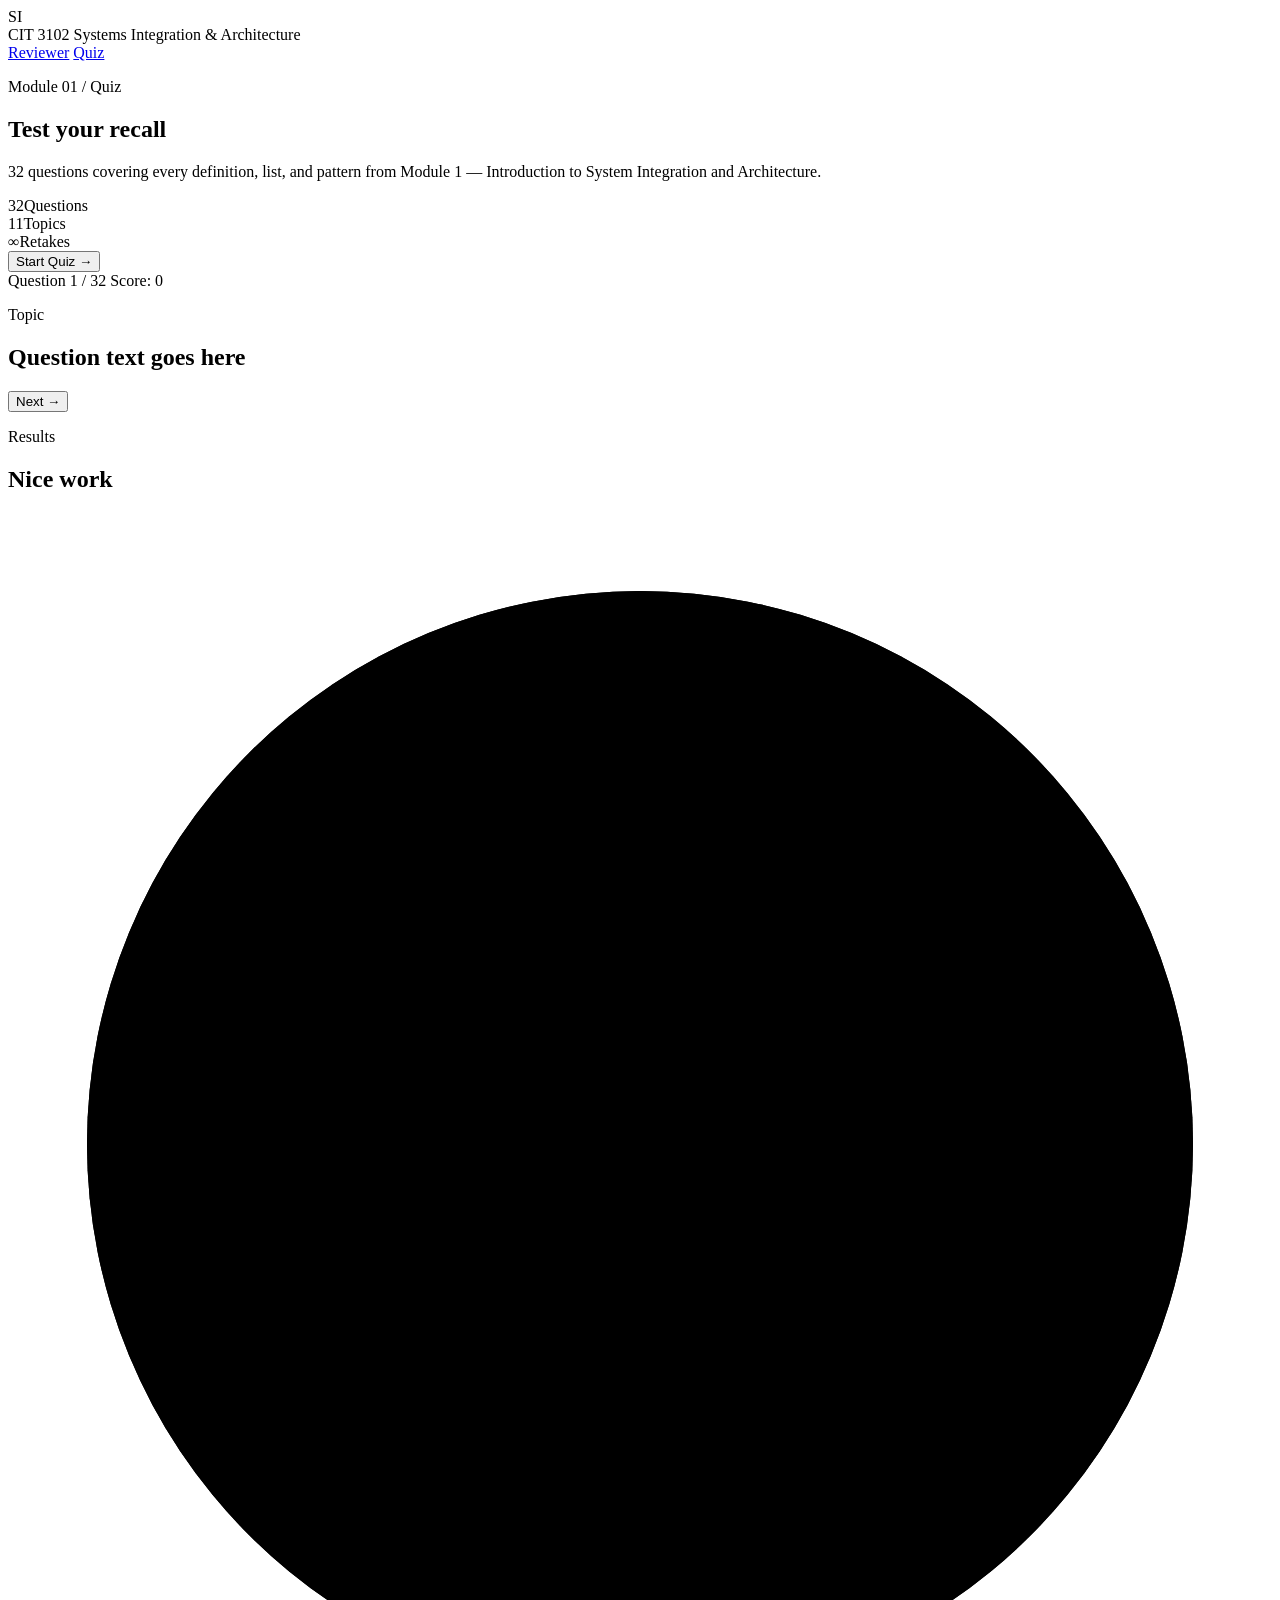
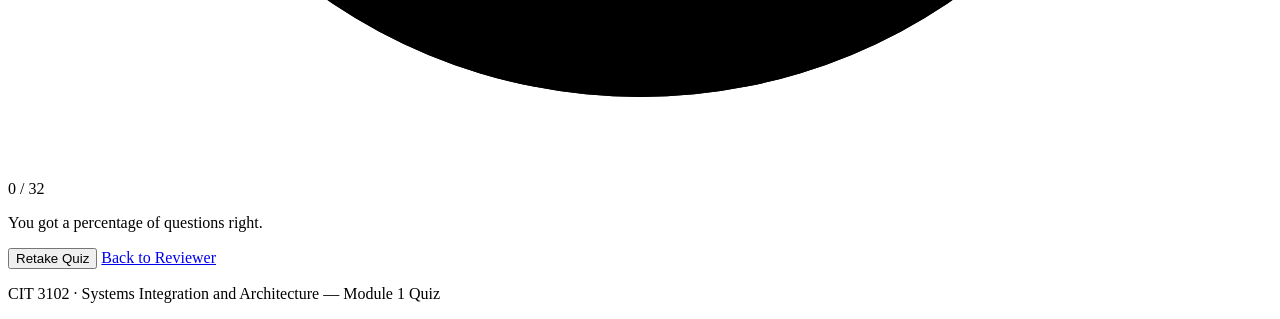
==== quiz.html @ 5362f79e "Add initial quiz HTML structure and content" ====
<!DOCTYPE html>
<html lang="en">
<head>
<meta charset="UTF-8">
<meta name="viewport" content="width=device-width, initial-scale=1.0">
<title>Module 1 Quiz · Systems Integration & Architecture</title>
<link rel="preconnect" href="https://fonts.googleapis.com">
<link href="https://fonts.googleapis.com/css2?family=Space+Grotesk:wght@500;600;700&family=Inter:wght@400;500;600;700&family=IBM+Plex+Mono:wght@500;600&display=swap" rel="stylesheet">
<link rel="stylesheet" href="quiz.css">
</head>
<body>

<div class="wires" aria-hidden="true"></div>

<header class="topbar">
  <div class="topbar-inner">
    <div class="brand">
      <span class="brand-mark">SI</span>
      <div class="brand-text">
        <span class="brand-course">CIT 3102</span>
        <span class="brand-sub">Systems Integration &amp; Architecture</span>
      </div>
    </div>
    <nav class="topnav">
      <a href="index.html">Reviewer</a>
      <a href="quiz.html" class="active">Quiz</a>
    </nav>
  </div>
</header>

<main>

  <!-- INTRO SCREEN -->
  <section class="screen" id="screen-intro">
    <p class="eyebrow">Module 01 / Quiz</p>
    <h1>Test your recall</h1>
    <p class="intro-sub">32 questions covering every definition, list, and pattern from Module 1 — Introduction to System Integration and Architecture.</p>
    <div class="intro-stats">
      <div class="stat"><span class="stat-num">32</span><span class="stat-label">Questions</span></div>
      <div class="stat"><span class="stat-num">11</span><span class="stat-label">Topics</span></div>
      <div class="stat"><span class="stat-num">∞</span><span class="stat-label">Retakes</span></div>
    </div>
    <button class="btn-primary" id="start-btn">Start Quiz →</button>
  </section>

  <!-- QUIZ SCREEN -->
  <section class="screen hidden" id="screen-quiz">
    <div class="quiz-top">
      <div class="progress-track"><div class="progress-fill" id="progress-fill"></div></div>
      <div class="quiz-meta">
        <span id="q-counter">Question 1 / 32</span>
        <span id="q-score">Score: 0</span>
      </div>
    </div>

    <div class="q-card">
      <p class="q-topic" id="q-topic">Topic</p>
      <h2 class="q-text" id="q-text">Question text goes here</h2>
      <div class="options" id="options"></div>
    </div>

    <div class="feedback hidden" id="feedback">
      <p id="feedback-text"></p>
      <button class="btn-primary small" id="next-btn">Next →</button>
    </div>
  </section>

  <!-- RESULTS SCREEN -->
  <section class="screen hidden" id="screen-results">
    <p class="eyebrow">Results</p>
    <h1 id="result-headline">Nice work</h1>
    <div class="score-ring-wrap">
      <svg class="score-ring" viewBox="0 0 160 160">
        <circle class="ring-bg" cx="80" cy="80" r="70"></circle>
        <circle class="ring-fg" id="ring-fg" cx="80" cy="80" r="70"></circle>
      </svg>
      <div class="score-ring-label">
        <span id="result-score">0</span>
        <span class="of">/ 32</span>
      </div>
    </div>
    <p class="result-sub" id="result-sub">You got a percentage of questions right.</p>
    <div class="result-actions">
      <button class="btn-primary" id="retake-btn">Retake Quiz</button>
      <a class="btn-ghost" href="index.html">Back to Reviewer</a>
    </div>
  </section>

</main>

<footer class="footer">
  <p>CIT 3102 · Systems Integration and Architecture — Module 1 Quiz</p>
</footer>

<script src="quiz.js"></script>
</body>
</html>
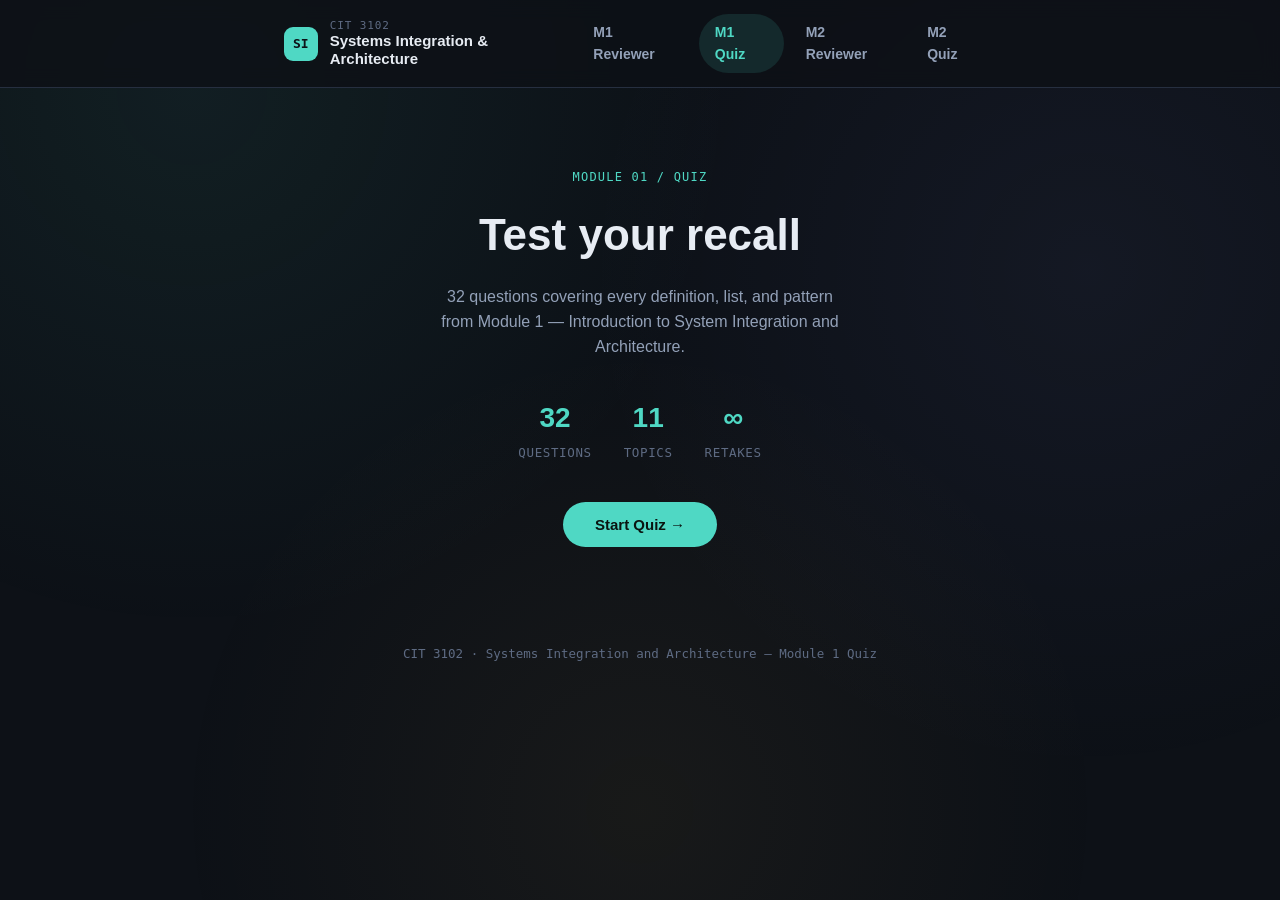
==== commit 5b9d001a: "Update quiz.html" ====
--- a/quiz.html
+++ b/quiz.html
@@ -22,8 +22,10 @@
       </div>
     </div>
     <nav class="topnav">
-      <a href="index.html">Reviewer</a>
-      <a href="quiz.html" class="active">Quiz</a>
+      <a href="index.html">M1 Reviewer</a>
+      <a href="quiz.html" class="active">M1 Quiz</a>
+      <a href="index2.html">M2 Reviewer</a>
+      <a href="quiz2.html">M2 Quiz</a>
     </nav>
   </div>
 </header>
--- a/quiz.css
+++ b/quiz.css
@@ -0,0 +1,227 @@
+/* ===== Tokens (matches reviewer.css) ===== */
+:root {
+  --bg: #0d1117;
+  --surface: #161d29;
+  --surface-2: #1c2432;
+  --border: #262f40;
+  --text: #e7ecf3;
+  --text-muted: #93a1b8;
+  --text-dim: #5e6b83;
+  --accent: #4fd8c4;
+  --accent-soft: rgba(79, 216, 196, 0.12);
+  --accent-2: #f2b84b;
+  --violet: #8b90fd;
+  --good: #4fd8a0;
+  --good-soft: rgba(79, 216, 160, 0.14);
+  --bad: #f2765f;
+  --bad-soft: rgba(242, 118, 95, 0.14);
+  --radius: 14px;
+  --font-display: "Space Grotesk", "Inter", sans-serif;
+  --font-body: "Inter", sans-serif;
+  --font-mono: "IBM Plex Mono", monospace;
+}
+
+* { box-sizing: border-box; }
+
+body {
+  margin: 0;
+  background: var(--bg);
+  color: var(--text);
+  font-family: var(--font-body);
+  line-height: 1.55;
+  -webkit-font-smoothing: antialiased;
+  min-height: 100vh;
+}
+
+.wires {
+  position: fixed;
+  inset: 0;
+  z-index: -1;
+  background:
+    radial-gradient(circle at 15% 10%, rgba(79,216,196,0.07), transparent 40%),
+    radial-gradient(circle at 85% 30%, rgba(139,144,253,0.06), transparent 40%),
+    radial-gradient(circle at 50% 90%, rgba(242,184,75,0.05), transparent 45%);
+}
+
+a { color: inherit; }
+
+/* ===== Top bar ===== */
+.topbar {
+  position: sticky; top: 0; z-index: 50;
+  background: rgba(13, 17, 23, 0.85);
+  backdrop-filter: blur(10px);
+  border-bottom: 1px solid var(--border);
+}
+.topbar-inner {
+  max-width: 760px; margin: 0 auto; padding: 14px 24px;
+  display: flex; align-items: center; justify-content: space-between;
+}
+.brand { display: flex; align-items: center; gap: 12px; }
+.brand-mark {
+  font-family: var(--font-mono); font-weight: 600; font-size: 13px;
+  color: var(--bg); background: var(--accent);
+  width: 34px; height: 34px; border-radius: 9px;
+  display: flex; align-items: center; justify-content: center;
+}
+.brand-text { display: flex; flex-direction: column; line-height: 1.2; }
+.brand-course { font-family: var(--font-mono); font-size: 11px; letter-spacing: 0.08em; color: var(--text-dim); text-transform: uppercase; }
+.brand-sub { font-family: var(--font-display); font-weight: 600; font-size: 15px; }
+.topnav { display: flex; gap: 6px; }
+.topnav a {
+  text-decoration: none; font-size: 14px; font-weight: 600;
+  color: var(--text-muted); padding: 8px 16px; border-radius: 999px;
+  transition: all 0.15s ease;
+}
+.topnav a:hover { color: var(--text); }
+.topnav a.active { background: var(--accent-soft); color: var(--accent); }
+
+main { max-width: 760px; margin: 0 auto; padding: 0 24px; }
+
+.hidden { display: none !important; }
+
+/* ===== Intro screen ===== */
+#screen-intro {
+  padding: 80px 0 60px;
+  text-align: center;
+}
+.eyebrow {
+  font-family: var(--font-mono); font-size: 12px; letter-spacing: 0.1em;
+  text-transform: uppercase; color: var(--accent); margin: 0 0 14px;
+}
+#screen-intro h1 {
+  font-family: var(--font-display); font-size: clamp(30px, 5vw, 44px);
+  margin: 0 0 16px;
+}
+.intro-sub { color: var(--text-muted); max-width: 46ch; margin: 0 auto 36px; font-size: 16px; }
+.intro-stats {
+  display: flex; justify-content: center; gap: 32px; margin-bottom: 40px;
+}
+.stat { display: flex; flex-direction: column; align-items: center; gap: 4px; }
+.stat-num { font-family: var(--font-display); font-size: 28px; color: var(--accent); font-weight: 700; }
+.stat-label { font-size: 12.5px; color: var(--text-dim); font-family: var(--font-mono); text-transform: uppercase; letter-spacing: 0.05em; }
+
+.btn-primary {
+  border: none; cursor: pointer;
+  background: var(--accent); color: #0a1410;
+  font-weight: 700; font-size: 15px;
+  padding: 14px 32px; border-radius: 999px;
+  font-family: var(--font-body);
+  transition: transform 0.15s ease;
+}
+.btn-primary:hover { transform: translateY(-2px); }
+.btn-primary.small { padding: 10px 22px; font-size: 14px; }
+.btn-ghost {
+  display: inline-flex; align-items: center;
+  text-decoration: none; color: var(--text-muted);
+  border: 1px solid var(--border);
+  padding: 13px 26px; border-radius: 999px; font-size: 15px; font-weight: 600;
+  transition: all 0.15s ease;
+}
+.btn-ghost:hover { color: var(--text); border-color: var(--accent); }
+
+/* ===== Quiz screen ===== */
+#screen-quiz { padding: 40px 0 60px; }
+.quiz-top { margin-bottom: 28px; }
+.progress-track {
+  height: 6px; background: var(--surface); border-radius: 999px; overflow: hidden; margin-bottom: 12px;
+  border: 1px solid var(--border);
+}
+.progress-fill {
+  height: 100%; width: 0%;
+  background: linear-gradient(90deg, var(--accent), var(--violet));
+  transition: width 0.3s ease;
+}
+.quiz-meta {
+  display: flex; justify-content: space-between;
+  font-family: var(--font-mono); font-size: 12.5px; color: var(--text-dim);
+}
+
+.q-card {
+  background: var(--surface);
+  border: 1px solid var(--border);
+  border-radius: var(--radius);
+  padding: 32px 28px;
+}
+.q-topic {
+  font-family: var(--font-mono); font-size: 11.5px; text-transform: uppercase;
+  letter-spacing: 0.08em; color: var(--accent-2); margin: 0 0 12px;
+}
+.q-text { font-family: var(--font-display); font-size: 20px; line-height: 1.35; margin: 0 0 24px; }
+
+.options { display: flex; flex-direction: column; gap: 10px; }
+.option {
+  text-align: left;
+  background: var(--surface-2);
+  border: 1px solid var(--border);
+  color: var(--text);
+  padding: 14px 18px;
+  border-radius: 10px;
+  font-size: 14.5px;
+  font-family: var(--font-body);
+  cursor: pointer;
+  transition: all 0.15s ease;
+  display: flex;
+  align-items: center;
+  gap: 12px;
+}
+.option:hover:not(:disabled) { border-color: var(--accent); }
+.option .opt-letter {
+  font-family: var(--font-mono); font-size: 12px; color: var(--text-dim);
+  border: 1px solid var(--border); width: 22px; height: 22px; border-radius: 6px;
+  display: flex; align-items: center; justify-content: center; flex: none;
+}
+.option:disabled { cursor: default; }
+.option.correct { background: var(--good-soft); border-color: var(--good); }
+.option.correct .opt-letter { color: var(--good); border-color: var(--good); }
+.option.wrong { background: var(--bad-soft); border-color: var(--bad); }
+.option.wrong .opt-letter { color: var(--bad); border-color: var(--bad); }
+.option.dim { opacity: 0.45; }
+
+.feedback {
+  margin-top: 20px;
+  background: var(--surface);
+  border: 1px solid var(--border);
+  border-radius: var(--radius);
+  padding: 20px 24px;
+  display: flex;
+  align-items: center;
+  justify-content: space-between;
+  gap: 20px;
+}
+.feedback p { margin: 0; font-size: 14px; color: var(--text-muted); }
+.feedback p strong { color: var(--text); }
+
+/* ===== Results screen ===== */
+#screen-results { padding: 70px 0 60px; text-align: center; }
+#screen-results h1 { font-family: var(--font-display); font-size: 32px; margin: 0 0 32px; }
+
+.score-ring-wrap { position: relative; width: 160px; height: 160px; margin: 0 auto 28px; }
+.score-ring { width: 100%; height: 100%; transform: rotate(-90deg); }
+.ring-bg { fill: none; stroke: var(--surface-2); stroke-width: 12; }
+.ring-fg {
+  fill: none; stroke: var(--accent); stroke-width: 12; stroke-linecap: round;
+  stroke-dasharray: 440; stroke-dashoffset: 440;
+  transition: stroke-dashoffset 1s ease;
+}
+.score-ring-label {
+  position: absolute; inset: 0; display: flex; flex-direction: column;
+  align-items: center; justify-content: center;
+}
+.score-ring-label #result-score { font-family: var(--font-display); font-size: 36px; font-weight: 700; }
+.score-ring-label .of { font-family: var(--font-mono); font-size: 13px; color: var(--text-dim); }
+
+.result-sub { color: var(--text-muted); margin: 0 0 32px; }
+.result-actions { display: flex; gap: 14px; justify-content: center; flex-wrap: wrap; }
+
+.footer {
+  text-align: center; padding: 24px; color: var(--text-dim);
+  font-size: 12.5px; font-family: var(--font-mono);
+}
+
+/* ===== Responsive ===== */
+@media (max-width: 560px) {
+  .intro-stats { gap: 20px; }
+  .q-card { padding: 24px 18px; }
+  .q-text { font-size: 18px; }
+  .feedback { flex-direction: column; align-items: flex-start; }
+}
